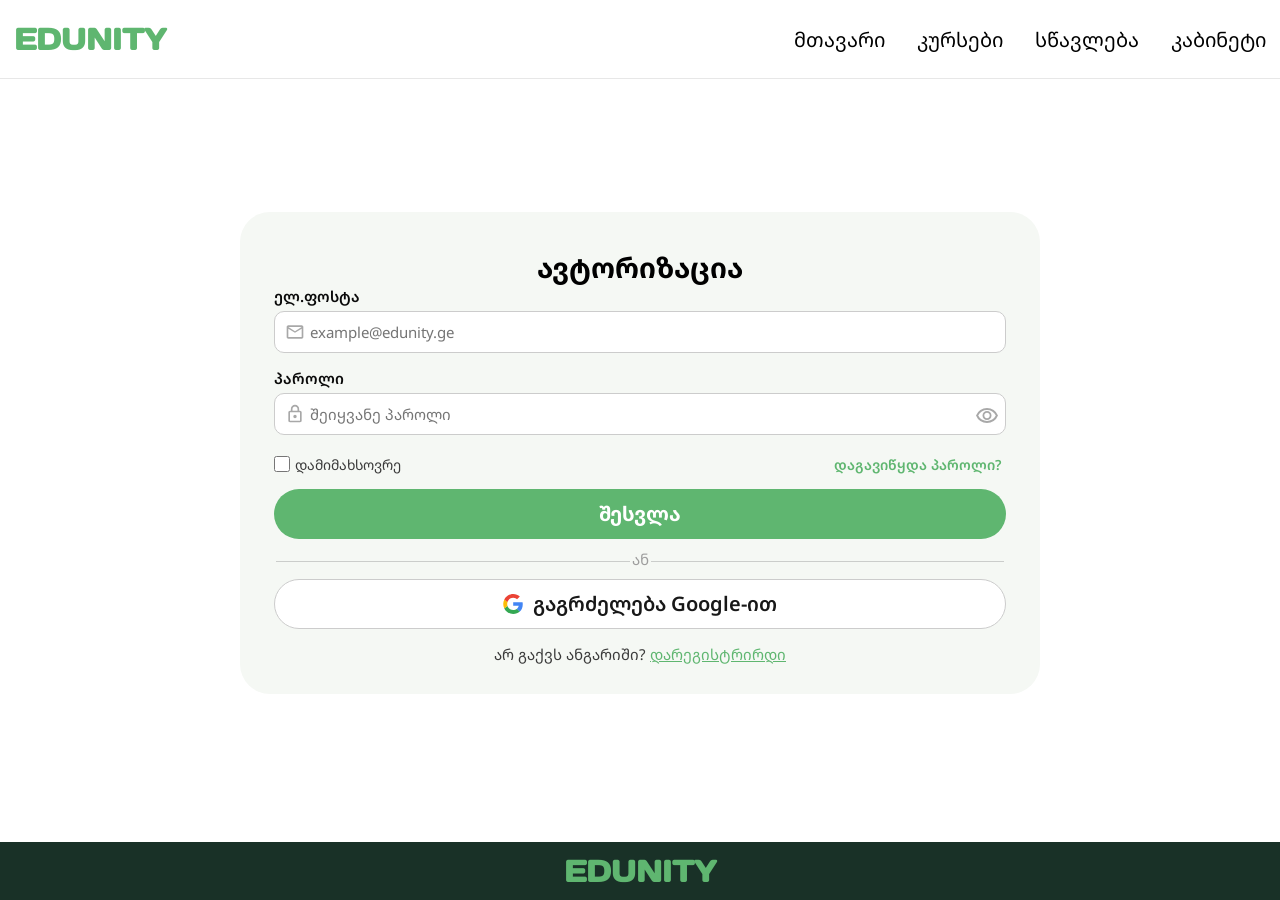
==== pages/login.html @ a947d6fc "Add files via upload" ====
<!DOCTYPE html>
<html lang="ka">
<head>
    <meta charset="UTF-8">
    <meta name="viewport" content="width=device-width, initial-scale=1.0">
    <title>შესვლა | EDUNITY</title>

    <link rel="stylesheet" href="/css/syle.css">
    <link rel="stylesheet" href="/css/autorizacia.css">

    <link rel="preconnect" href="https://fonts.googleapis.com">
    <link rel="preconnect" href="https://fonts.gstatic.com" crossorigin>
    <link href="https://fonts.googleapis.com/css2?family=Barlow&family=Bellefair&family=Days+One&family=Noto+Sans+Georgian:wght@100;400;700&display=swap" rel="stylesheet">
</head>

<body>
    <div class="overlay" id="overlay"></div>

    <header>
        <div class="header-container">
            <div class="logo-burger-container">
                <a href="/" class="logo">EDUNITY</a>
                <img src="/assets/icon-menu.svg" class="burger" id="burger-button">
            </div>

            <nav id="nav">
                <button class="close" id="close-button">
                    <img src="/assets/icon-close.svg" class="close-image">
                </button>

                <ul>
                    <li>მთავარი</li>
                    <li>კურსები</li>
                    <li>სწავლება</li>
                    <li>კაბინეტი</li>
                </ul>
            </nav>
        </div>
    </header>

    <div class="rest">
        <main class="avtorizacia-container">
            <div class="avtorizacia-card">

                <div class="avtorizacia-satauri">
                    <h1>ავტორიზაცია</h1>
                </div>

                <form class="avtorizacia-inputebi" id="login" novalidate>

                    <label class="avtorizaciis-veli">
                        <span class="velis-texti">ელ.ფოსტა</span>

                        <div class="velis-input">
                            <img src="/assets/mail.svg" alt="" class="avtorizacia-iconebi">

                            <input
                                type="email"
                                name="email"
                                id="meili"
                                placeholder="example@edunity.ge"
                                autocomplete="email"
                                required
                            >
                        </div>

                        <span class="avtorizacia-shecdoma" id="shecdomameilshi"></span>
                    </label>

                    <label class="avtorizaciis-veli">
                        <span class="velis-texti">პაროლი</span>

                        <div class="velis-input">
                            <img src="/assets/lock.svg" alt="" class="avtorizacia-iconebi">

                            <input
                                type="password"
                                name="password"
                                id="paroli"
                                placeholder="შეიყვანე პაროლი"
                                autocomplete="current-password"
                                required
                            >

                            <button type="button" class="avtorizacia-iconebi" id="parolisnaxva">
                                <img src="/assets/eye.svg" alt="" id="parolisnaxvaicon">
                            </button>
                        </div>

                        <span class="avtorizacia-shecdoma" id="shecdomaparolshi"></span>
                    </label>

                    <div class="avtorizacia-damimaxsovre">
                        <label class="checkbox">
                            <input type="checkbox">
                            დამიმახსოვრე
                        </label>

                        <a href="" class="avtorizacia-dagaviwyda">
                            დაგავიწყდა პაროლი?
                        </a>
                    </div>

                    <button type="submit" class="avtorizacia-dadastureba">
                        შესვლა
                    </button>

                    <div class="avtorizacia-an">
                        <span class="an-xazi"></span>
                        <span>ან</span>
                        <span class="an-xazi"></span>
                    </div>

                    <button type="button" class="avtorizacia-google">
                        <img src="/assets/google.svg" alt="">
                        გაგრძელება Google-ით
                    </button>

                </form>

                <p class="avtorizacia-footer">
                    არ გაქვს ანგარიში?
                    <a href="/pages/register.html" class="avtorizacia-registracia-shesvla">
                        დარეგისტრირდი
                    </a>
                </p>

            </div>
        </main>
    </div>

    <footer>
        <p>EDUNITY</p>
    </footer>

    <script src="/js/login.js"></script>
</body>
</html>
---- css/syle.css ----
* {
    padding: 0;
    margin: 0;
    box-sizing: border-box;
}
.days-one-regular {
  font-family: "Days One", sans-serif;
  font-weight: 400;
  font-style: normal;
}


.noto-sans-georgian-me{
  font-family: "Noto Sans Georgian", sans-serif;
  font-optical-sizing: auto;
  font-weight:100;
  font-style: normal;
  font-variation-settings: "width" 100;
}

header {
    padding: 20px 14px;
    border-bottom: 1px solid #00000018;
    position: relative;
    z-index: 200;
}
.logo-burger-container{
    display: flex;
    width: 100%;
    align-items: center;
    justify-content: space-between;

}
.header-container {
    display: flex;
    flex-direction: row;
    align-items: center;
    justify-content: space-between;
}
nav {
    position: absolute;
    top: 100%;
    left: 0;
    right: 0;
    width: 100%;
    height: auto;
    background: #ffffff;
    padding: 20px;
    border-top: 1px solid #00000018;
    display: none;
    z-index: 201;
    font-family: "Noto Sans Georgian";
}
button{
    background-color: #ffffff00;
    border: 0px;
    cursor: pointer;
}
nav.open {
    display: flex;
    flex-direction: column;
}
nav ul {
    margin-top: 0;
    display: flex;
    flex-direction: column;
    gap: 24px;
}

nav li {
    list-style: none;
    color: rgb(0, 0, 0);
    font-size: 20px;
    cursor: pointer;
    text-decoration: none;
}
nav li a{
    display: block;
    font-family: inherit;
    color: inherit;
    text-decoration: inherit;
    cursor: pointer;
}

.burger {
    width: 30px;
    height: auto;
    cursor: pointer;


}
.logo {
    text-decoration: none;
    color: #5FB670;
    font-size: 30px;
    font-weight: bold;
    font-family: "Days One";
    
}
.close {
    display: flex;
    justify-content: flex-end;
}
.overlay {
    display: none;
    position: fixed;
    top: 70px;
    left: 0;
    right: 0;
    bottom: 0;
    background: rgba(0, 0, 0, 0.5);
    z-index: 200;
}
.overlay.active {
    display: block;
}


.search-container {
    display: flex;
    flex-direction:column ;
    padding: 12px 14px;
    background: #ececec;
    margin: 12px 14px;
    border-radius: 10px;
}

.search-pirveli {
    display: flex;
    gap: 8px;
    align-items: center;
}
.srch-input {
    flex: 1;
    display: flex;
    align-items: center;
    background: #fff;
    border: 1px solid #ccc;
    border-radius: 6px;
    padding: 9px 12px;
    gap: 8px;
}
.srch-input input {
    border: none;
    font-size: 12px;
    color: #9e9e9e;
    width: 100%;
}


.filtri {
    width: 33px;
    height: 33px;
    background: #fff;
    border: 1px solid #ccc;
    border-radius: 6px;
    display: flex;
    align-items: center;
    justify-content: center;
    cursor: pointer;
    flex-shrink: 0;
}
.filter-picture{
    width: 70%;
    fill: #0e2a46;
}

.search-meore {
    display: flex;
    align-items: center;
    gap: 10px;
    margin-top: 10px;
}
.checkbox {
    display: flex;
    align-items: center;
    gap: 5px;
    font-size: 14px;
    cursor: pointer;
    color: #3a3a3a;
}

.checkbox input[type=checkbox] {
    width: 16px;
    height: 16px;

    accent-color: #5fb670;
    cursor: pointer;
}

.dzebna {
    margin-left: auto;
    background: #5fb670;
    color: #fff;
    border-radius: 4px;
    padding: 8px 18px;
    font-size: 14px;
    font-weight: 700;
    cursor: pointer;
}
.hero {
    margin: 0 14px 12px;
    border-radius: 16px;
    overflow: hidden;
    position: relative;
    height: 200px;
}
.hero-picture{
    width: 100%;
    height: 100%;

    object-fit: cover;
}

.hero-text{
    font-family: "Noto Sans Georgian";
    color: white;
    position: absolute;
    inset: 0;
    background-color: #0000002d;
    display: flex;
    flex-direction: column;
    justify-content: center;
    text-align: center;
    padding: 16px;
    gap: 6px;
}
.kategoriebi{
    display: flex;
    flex-direction: column;
    align-items: center;
    margin: 14px 14px;
    gap: 14px;
}
.kategoriebi p{
    font-family: "Noto Sans Georgian";
    font-weight: 500;
    font-size: 25px;
}
.cards{

    width: 80%;
    overflow: hidden;

}
.kategoriebi div{
    display: flex;
    flex-direction: row;
    width: 100%;
    align-items: center;
    gap: 2px;
}

.cards-container div{
    padding: 10px 20px;
    display: flex;
    gap: 10px;
    justify-content: center;
    align-items: center;
    border-radius: 12px;
    width: calc(50% - 1px);
    flex-shrink: 0;
    cursor: pointer;
}
.cards-container{
    display: flex;
    flex-direction: row;
    width: 100%;
    transition: transform 0.3s ease;
    gap: 2px;
    
}
.cards-container div  p{
    font-family: "Noto Sans Georgian";
    font-size: 10px;
}
.cards-container div div {
    width: 50px;
    height: 50px;
    border-radius: 100%;
}
.cards-container  div  img{
    width: 50px;
}
.card1{
    background-color: #EEFBF5;
}

.card2{
    background-color: #EAF6FF;
}
.card3{
    background-color: #FFDAF0;
}
.card4{
    background-color: #FFF3D9;
}
.card5{
    background-color: #DCF5FF;
}
.card6{
    background-color: #DFD4F4;
}


.arrow img{
    width: 20px;
    height: 20px;
    border-radius: 100%;
    display: flex;
    align-items: center;
    justify-content: center;
    cursor: pointer;
}


.kursebi{
    display: flex;
    flex-direction: column;
    justify-content: center;
    margin-bottom: 8px;
    gap: 14px;
    
}

.pop-kursebi{
    font-family: "Noto Sans Georgian";
    font-weight: 500;
    font-size: 25px;
    align-self: center;
}

.kursebi-scroll {
    overflow-x: auto;
    padding: 0 12px 12px;
    scrollbar-width: none;
}
.meti {
    display: flex;
    justify-content: center;
    align-items: center;
    background: #f5f8f4;
    border-radius: 16px;
}

.meti-btn {
    width: 200px;
    height: 50px;
    border: none;
    border-radius: 30px;
    background: #5fb670;
    color: #fff;
    font-size: 16px;
    font-weight: 700;
    cursor: pointer;
    font-family:"Noto Sans Georgian" ;
}

.kursebi-container {
    display: flex;
    gap: 14px;
    width: max-content;
    
    font-family: "Noto Sans Georgian";
}

.kursi-card {
    background: #f5f8f4;
    border-radius: 16px;
    width: 240px;
    flex-shrink: 0;
    overflow: hidden;
}

.kursi-picture {
    width: 100%;
    height: 140px;
    object-fit: cover;
}

.kursi-body {
    padding: 10px 12px 14px;
}

.reitingi {
    display: flex;
    align-items: center;
    justify-content: space-between;
    margin-bottom: 6px;
}

.shefaseba {
    display: flex;
    align-items: center;
}

.varskvlavebi {
    color: #fc6441;
    font-size: 11px;
}

.kursis-reitingi {
    font-size: 11px;
    color: #4d5756;
    margin-left: 4px;
}

.kursis-fasi {
    font-size: 12px;
    color: #5fb670;
    font-weight: 700;
}

.kursis-saxeli {
    font-size: 15px;
    font-weight: 700;
    color: #0e2a46;
    line-height: 1.35;
    margin-bottom: 8px;
}

.kursis-agwera {
    display: flex;
    justify-content: center;
    gap: 12px;
    background: #fff;
    border-radius: 6px;
    padding: 8px 10px;
    margin-bottom: 10px;
    font-size: 11px;
    color: #17254e;
}

.agwera-item {
    display: flex;
    align-items: center;
    gap: 4px;
}

.kursis-footer {
    display: flex;
    align-items: center;
    justify-content: space-between;
}

.avtori {
    display: flex;
    align-items: center;
    gap: 6px;
}

.avtori-avatar {
    width: 40px;
    height: 40px;
    border-radius: 50%;
    border: 1.5px solid #5fb670;
    object-fit: cover;
}

.avtoris-saxeli {
    font-size: 12px;
    color: #17254e;
    font-weight: 500;
}

.kursis-dawyeba {
    background: #5fb670;
    color: #fff;
    border: none;
    border-radius: 20px;
    padding: 7px 14px;
    font-size: 12px;
    font-family: inherit;
    font-weight: 600;
    cursor: pointer;
}










.leqtorebi {
    display: flex;
    flex-direction: column;
    gap: 10px;
    align-items: center;
    margin: 16px 14px;
    background: #f5f8f4;
    border-radius: 24px;
    padding: 20px 16px;
}



.aarchie-leqtori {
    font-family: "Noto Sans Georgian";
    font-size: 25px;
    font-weight: 500;
    color: #000000;
    line-height: 1.3;
    margin-bottom: 12px;
}

.ipove-kursi-button {
    display: inline-flex;
    align-items: center;
    padding-left: 10px;
    gap: 10px;
    background: #5fb670;
    color: #fff;
    border-radius: 30px;
    font-size: 15px;
    font-weight: 700;
    cursor: pointer;
    margin: 10px;
    font-family:"Noto Sans Georgian" ;
}

.ipove-kursi-arrow{
    width: 40px;
}

.leqtorebis-fotoebi {
    display: grid;
    grid-template-columns: 1fr 1fr;
    gap: 10px;
}

.leqtori-card {
    border-radius: 20px;
    overflow: hidden;
    border: 3px solid #5fb670;
    position: relative;
    aspect-ratio: 1 / 1.15;
    cursor: pointer;
}

.leqtori-card img {
    width: 100%;
    height: 100%;
    object-fit: cover;
}

.leqtoris-agwera {
    position: absolute;
    bottom: 0;
    left: 0;
    right: 0;
    background: #fff;
    padding: 8px 10px;
    text-align: center;
    border-radius: 0 0 17px 17px;
}

.leqtoris-saxeli {
    font-size: 13px;
    font-weight: 700;
    color: #0e2a46;
    line-height: 1.2;
}

.leqtoris-pozicia {
    font-size: 10px;
    color: #77d089;
    font-weight: 600;
    margin-top: 2px;
}

footer{
    padding: 10px;
    display: flex;
    flex-direction: column;
    background-color: #193127;

}
footer p{
    align-self: center;
    color: #5FB670;
    font-size: 30px;
    font-weight: bold;
    font-family: "Days One";
}



@media (min-width: 768px) {
    .ipove-kursi-button {
        font-family:"Noto Sans Georgian" ;
        border-radius: 60px;
        align-items: center;
        justify-content: center;
        font-size: 30px;
        
    }
    .ipove-kursi-arrow {
        width: 80px;
    }
    .rest {
        max-width: 900px;
        margin: 0 auto;
    }

    .burger { 
        display: none; 
    }
    .close { 
        display: none; 
    }
    .overlay { 
        display: none ;
    }
    nav {
        position: static;
        justify-content: end;

        padding: 0;
        display: flex;
        align-items: center;
        border: none;
    }

    nav ul {
        flex-direction: row;  
        
        gap: 32px;
        margin-top: 0;
        align-items: baseline;
        
    }

    .hero {
        height: 320px;
    }

    .hero-text h1 {
        font-size: 36px;
    }

    .cards-container div {
        width: calc(33.33% - 2px);
    }

    .kursebi-container {
        flex-wrap: wrap;
        width: 100%;
    }

    .kursi-card {
        width: calc(33.33% - 10px);
    }

    .leqtorebis-fotoebi {
        grid-template-columns: 1fr 1fr 1fr 1fr;
    }
}

@media (min-width: 1200px) {
    .rest{
        max-width: 1200px;
    }
    .leqtoris-saxeli {
        font-size: 20px;
    }

    .leqtoris-pozicia {
        font-size: 15px;
    }

    .avtoris-saxeli {
        font-size: 18px;
    }

    .kursis-saxeli {
        font-size: 18px;
    }

    .agwera-item {
        font-size: 15px;
    }

    .cards-container div p {
        font-size: 18px;
    }

    .srch-input input {
        font-size: 16px;
    }
    
    

    .checkbox {
        font-size: 20px;
    }

    .dzebna {
        font-size: 20px;
    }



}
---- css/autorizacia.css ----
.auth-wrap {
    display: flex;
    justify-content: center;
    padding: 20px 14px 40px;
}
html, body {
    height: 100%;
}
.rest{
    max-width: none;
    margin: 0;
}
body {
    display: flex;
    flex-direction: column;
    min-height: 100vh;
}
header, footer {
    flex-shrink: 0;
}

.rest {
    flex: 1;
    display: flex;
    flex-direction: column;
}

.avtorizacia-container {
    flex: 1;
    display: flex;
    align-items: center;
    justify-content: center;
}
.avtorizacia-card {
    width: 100%;
    max-width: 500px;
    background: #f5f8f4;
    border-radius: 30px;
    padding: 30px ;
    font-family: "Noto Sans Georgian";
}

.avtorizacia-satauri {
    text-align: center;
}
.avtorizacia-satauri h1 {
    font-size: 30px;
    font-weight: 700;
}

.avtorizacia-inputebi {
    display: flex;
    flex-direction: column;
    gap: 10px;
}
.avtorizaciis-veli {
    display: flex;
    flex-direction: column;
    gap: 5px;
}

.velis-texti {
    color: #0a0a0a;
    font-size: 15px;
    font-weight: 600;
}

.velis-input {
    display: flex;
    align-items: center;
    gap: 5px;
    background: #fff;
    border: 1px solid #ccc;
    border-radius: 10px;
    padding: 10px;
}
.avtorizacia-iconebi {
    width: 20px;
    height: 20px;
    /*ეს ფერის შეცვლა ჩემით არ დამიწერია*/
    filter: invert(24%) sepia(0%) saturate(0%) hue-rotate(0deg) brightness(97%) contrast(88%);
}

.velis-input input {
    border: none;
    font-size: 15px;
    color: #2e2e2e;
    flex: 1;
    font-family: inherit;
}




.avtorizacia-shecdoma {
    color: #fc4f35;
    font-size: 11px;
}
.avtorizacia-damimaxsovre {
    display: flex;
    flex-direction: row;
    align-items: center;
    justify-content: space-between;
}

.avtorizacia-damimaxsovre .checkbox {
    color: #3a3a3a;
    font-size: 14px;
}

.avtorizacia-dagaviwyda {
    color: #5fb670; 

    font-size: 14px;
    font-weight: 600;
    text-decoration: none;
    margin: 5px;
}

.avtorizacia-dadastureba {
    width: 100%;
    height: 50px;
    border-radius: 30px;
    background: #5fb670;
    color: #fff;

    font-size: 20px;
    font-weight: 700;
    font-family: "Noto Sans Georgian";
    cursor: pointer;
}


.avtorizacia-an {
    display: flex;
    align-items: center;
    text-align: center;

    color: #9e9e9e;

    font-size: 15px;
}

.an-xazi{
    width: 100%;
    border-bottom: 1px solid #9e9e9e7c;
    padding-top: 5px;
    
    margin: 2px;
}


.avtorizacia-google {
    width: 100%;
    height: 50px;
    border: 1px solid #ccc;
    border-radius: 30px;
    background: #fff;
    color: #181818;

    font-size: 20px;
    font-weight: 600;
    font-family: inherit;

    display: flex;
    align-items: center;
    justify-content: center;
    gap: 10px; 
    cursor: pointer; 
}

.avtorizacia-google img {
    width: 20px;
    height: 20px;
}

.avtorizacia-footer {
    text-align: center;
    font-size: 15px;

    color: #3b3b3b;
    margin-top: 15px;
}

.avtorizacia-registracia-shesvla {
    color: #5fb670;
}

@media (min-width: 768px) {
    .avtorizacia-container {
        padding: 48px 14px 64px;
        width: 100%;
    }

    .avtorizacia-card{
        width: 100%;
        max-width: 600px;
        padding: 36px 34px 30px;
        
    }

    .avtorizacia-satauri h1 {
        font-size: 28px;
    }
}

@media (min-width: 1200px) {
    .avtorizacia-card {
        max-width: 800px;
    }

    
}
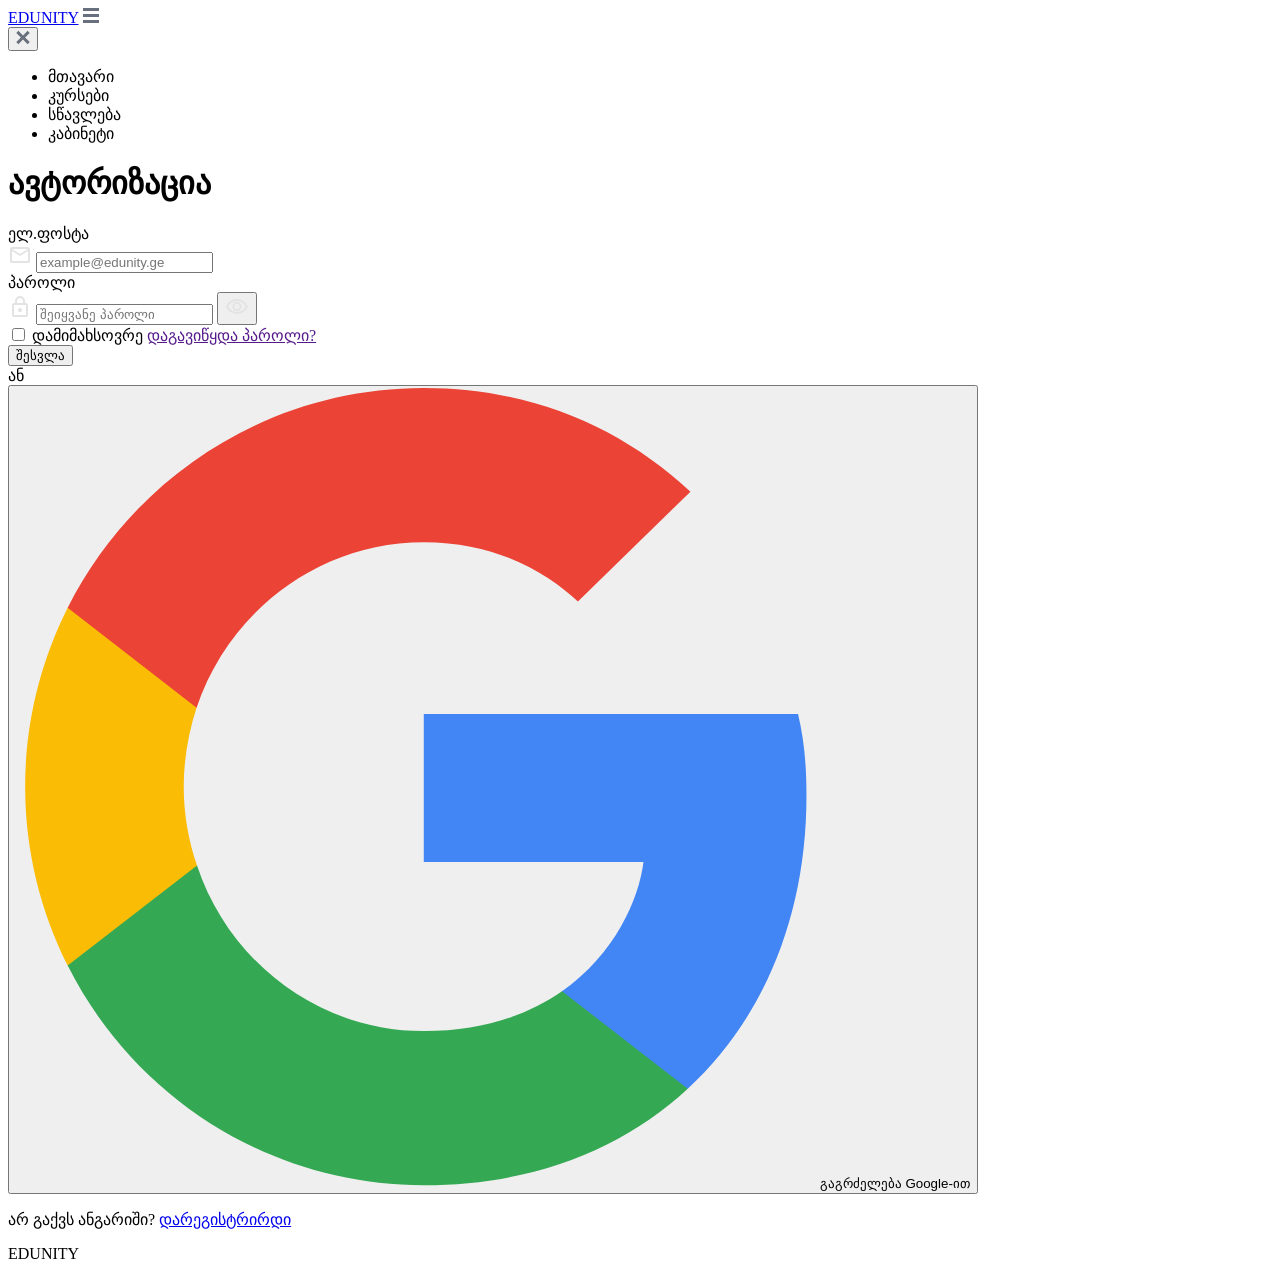
==== commit a78fa98c: "Add files via upload" ====
--- a/pages/login.html
+++ b/pages/login.html
@@ -5,8 +5,8 @@
     <meta name="viewport" content="width=device-width, initial-scale=1.0">
     <title>შესვლა | EDUNITY</title>
 
-    <link rel="stylesheet" href="/css/syle.css">
-    <link rel="stylesheet" href="/css/autorizacia.css">
+    <link rel="stylesheet" href="css/syle.css">
+    <link rel="stylesheet" href="css/autorizacia.css">
 
     <link rel="preconnect" href="https://fonts.googleapis.com">
     <link rel="preconnect" href="https://fonts.gstatic.com" crossorigin>
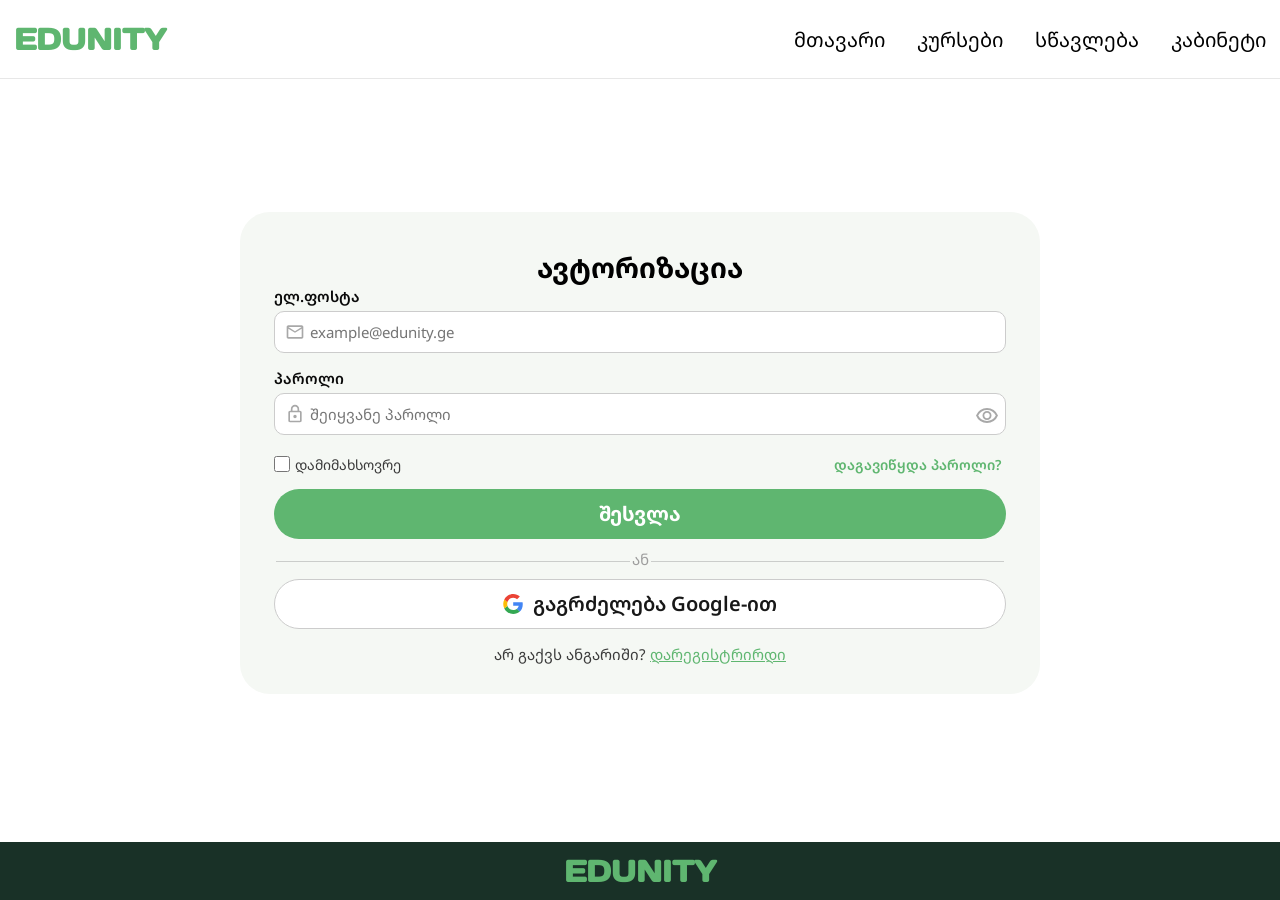
==== commit 5df1c2e0: "Add files via upload" ====
--- a/pages/login.html
+++ b/pages/login.html
@@ -5,8 +5,8 @@
     <meta name="viewport" content="width=device-width, initial-scale=1.0">
     <title>შესვლა | EDUNITY</title>
 
-    <link rel="stylesheet" href="css/syle.css">
-    <link rel="stylesheet" href="css/autorizacia.css">
+    <link rel="stylesheet" href="../css/syle.css">
+    <link rel="stylesheet" href="../css/autorizacia.css">
 
     <link rel="preconnect" href="https://fonts.googleapis.com">
     <link rel="preconnect" href="https://fonts.gstatic.com" crossorigin>
@@ -19,13 +19,13 @@
     <header>
         <div class="header-container">
             <div class="logo-burger-container">
-                <a href="/" class="logo">EDUNITY</a>
-                <img src="/assets/icon-menu.svg" class="burger" id="burger-button">
+                <a href="../index.html" class="logo">EDUNITY</a>
+                <img src="../assets/icon-menu.svg" class="burger" id="burger-button">
             </div>
 
             <nav id="nav">
                 <button class="close" id="close-button">
-                    <img src="/assets/icon-close.svg" class="close-image">
+                    <img src="../assets/icon-close.svg" class="close-image">
                 </button>
 
                 <ul>
@@ -52,7 +52,7 @@
                         <span class="velis-texti">ელ.ფოსტა</span>
 
                         <div class="velis-input">
-                            <img src="/assets/mail.svg" alt="" class="avtorizacia-iconebi">
+                            <img src="../assets/mail.svg" alt="" class="avtorizacia-iconebi">
 
                             <input
                                 type="email"
@@ -71,7 +71,7 @@
                         <span class="velis-texti">პაროლი</span>
 
                         <div class="velis-input">
-                            <img src="/assets/lock.svg" alt="" class="avtorizacia-iconebi">
+                            <img src="../assets/lock.svg" alt="" class="avtorizacia-iconebi">
 
                             <input
                                 type="password"
@@ -83,7 +83,7 @@
                             >
 
                             <button type="button" class="avtorizacia-iconebi" id="parolisnaxva">
-                                <img src="/assets/eye.svg" alt="" id="parolisnaxvaicon">
+                                <img src="../assets/eye.svg" alt="" id="parolisnaxvaicon">
                             </button>
                         </div>
 
@@ -112,7 +112,7 @@
                     </div>
 
                     <button type="button" class="avtorizacia-google">
-                        <img src="/assets/google.svg" alt="">
+                        <img src="../assets/google.svg" alt="">
                         გაგრძელება Google-ით
                     </button>
 
@@ -120,7 +120,7 @@
 
                 <p class="avtorizacia-footer">
                     არ გაქვს ანგარიში?
-                    <a href="/pages/register.html" class="avtorizacia-registracia-shesvla">
+                    <a href="./register.html" class="avtorizacia-registracia-shesvla">
                         დარეგისტრირდი
                     </a>
                 </p>
@@ -133,6 +133,6 @@
         <p>EDUNITY</p>
     </footer>
 
-    <script src="/js/login.js"></script>
+    <script src="../js/login.js"></script>
 </body>
 </html>
--- a/css/syle.css
+++ b/css/syle.css
@@ -0,0 +1,706 @@
+* {
+    padding: 0;
+    margin: 0;
+    box-sizing: border-box;
+}
+.days-one-regular {
+  font-family: "Days One", sans-serif;
+  font-weight: 400;
+  font-style: normal;
+}
+
+
+.noto-sans-georgian-me{
+  font-family: "Noto Sans Georgian", sans-serif;
+  font-optical-sizing: auto;
+  font-weight:100;
+  font-style: normal;
+  font-variation-settings: "width" 100;
+}
+
+header {
+    padding: 20px 14px;
+    border-bottom: 1px solid #00000018;
+    position: relative;
+    z-index: 200;
+}
+.logo-burger-container{
+    display: flex;
+    width: 100%;
+    align-items: center;
+    justify-content: space-between;
+
+}
+.header-container {
+    display: flex;
+    flex-direction: row;
+    align-items: center;
+    justify-content: space-between;
+}
+nav {
+    position: absolute;
+    top: 100%;
+    left: 0;
+    right: 0;
+    width: 100%;
+    height: auto;
+    background: #ffffff;
+    padding: 20px;
+    border-top: 1px solid #00000018;
+    display: none;
+    z-index: 201;
+    font-family: "Noto Sans Georgian";
+}
+button{
+    background-color: #ffffff00;
+    border: 0px;
+    cursor: pointer;
+}
+nav.open {
+    display: flex;
+    flex-direction: column;
+}
+nav ul {
+    margin-top: 0;
+    display: flex;
+    flex-direction: column;
+    gap: 24px;
+}
+
+nav li {
+    list-style: none;
+    color: rgb(0, 0, 0);
+    font-size: 20px;
+    cursor: pointer;
+    text-decoration: none;
+}
+nav li a{
+    display: block;
+    font-family: inherit;
+    color: inherit;
+    text-decoration: inherit;
+    cursor: pointer;
+}
+
+.burger {
+    width: 30px;
+    height: auto;
+    cursor: pointer;
+
+
+}
+.logo {
+    text-decoration: none;
+    color: #5FB670;
+    font-size: 30px;
+    font-weight: bold;
+    font-family: "Days One";
+    
+}
+.close {
+    display: flex;
+    justify-content: flex-end;
+}
+.overlay {
+    display: none;
+    position: fixed;
+    top: 70px;
+    left: 0;
+    right: 0;
+    bottom: 0;
+    background: rgba(0, 0, 0, 0.5);
+    z-index: 200;
+}
+.overlay.active {
+    display: block;
+}
+
+
+.search-container {
+    display: flex;
+    flex-direction:column ;
+    padding: 12px 14px;
+    background: #ececec;
+    margin: 12px 14px;
+    border-radius: 10px;
+}
+
+.search-pirveli {
+    display: flex;
+    gap: 8px;
+    align-items: center;
+}
+.srch-input {
+    flex: 1;
+    display: flex;
+    align-items: center;
+    background: #fff;
+    border: 1px solid #ccc;
+    border-radius: 6px;
+    padding: 9px 12px;
+    gap: 8px;
+}
+.srch-input input {
+    border: none;
+    font-size: 12px;
+    color: #9e9e9e;
+    width: 100%;
+}
+
+
+.filtri {
+    width: 33px;
+    height: 33px;
+    background: #fff;
+    border: 1px solid #ccc;
+    border-radius: 6px;
+    display: flex;
+    align-items: center;
+    justify-content: center;
+    cursor: pointer;
+    flex-shrink: 0;
+}
+.filter-picture{
+    width: 70%;
+    fill: #0e2a46;
+}
+
+.search-meore {
+    display: flex;
+    align-items: center;
+    gap: 10px;
+    margin-top: 10px;
+}
+.checkbox {
+    display: flex;
+    align-items: center;
+    gap: 5px;
+    font-size: 14px;
+    cursor: pointer;
+    color: #3a3a3a;
+}
+
+.checkbox input[type=checkbox] {
+    width: 16px;
+    height: 16px;
+
+    accent-color: #5fb670;
+    cursor: pointer;
+}
+
+.dzebna {
+    margin-left: auto;
+    background: #5fb670;
+    color: #fff;
+    border-radius: 4px;
+    padding: 8px 18px;
+    font-size: 14px;
+    font-weight: 700;
+    cursor: pointer;
+}
+.hero {
+    margin: 0 14px 12px;
+    border-radius: 16px;
+    overflow: hidden;
+    position: relative;
+    height: 200px;
+}
+.hero-picture{
+    width: 100%;
+    height: 100%;
+
+    object-fit: cover;
+}
+
+.hero-text{
+    font-family: "Noto Sans Georgian";
+    color: white;
+    position: absolute;
+    inset: 0;
+    background-color: #0000002d;
+    display: flex;
+    flex-direction: column;
+    justify-content: center;
+    text-align: center;
+    padding: 16px;
+    gap: 6px;
+}
+.kategoriebi{
+    display: flex;
+    flex-direction: column;
+    align-items: center;
+    margin: 14px 14px;
+    gap: 14px;
+}
+.kategoriebi p{
+    font-family: "Noto Sans Georgian";
+    font-weight: 500;
+    font-size: 25px;
+}
+.cards{
+
+    width: 80%;
+    overflow: hidden;
+
+}
+.kategoriebi div{
+    display: flex;
+    flex-direction: row;
+    width: 100%;
+    align-items: center;
+    gap: 2px;
+}
+
+.cards-container div{
+    padding: 10px 20px;
+    display: flex;
+    gap: 10px;
+    justify-content: center;
+    align-items: center;
+    border-radius: 12px;
+    width: calc(50% - 1px);
+    flex-shrink: 0;
+    cursor: pointer;
+}
+.cards-container{
+    display: flex;
+    flex-direction: row;
+    width: 100%;
+    transition: transform 0.3s ease;
+    gap: 2px;
+    
+}
+.cards-container div  p{
+    font-family: "Noto Sans Georgian";
+    font-size: 10px;
+}
+.cards-container div div {
+    width: 50px;
+    height: 50px;
+    border-radius: 100%;
+}
+.cards-container  div  img{
+    width: 50px;
+}
+.card1{
+    background-color: #EEFBF5;
+}
+
+.card2{
+    background-color: #EAF6FF;
+}
+.card3{
+    background-color: #FFDAF0;
+}
+.card4{
+    background-color: #FFF3D9;
+}
+.card5{
+    background-color: #DCF5FF;
+}
+.card6{
+    background-color: #DFD4F4;
+}
+
+
+.arrow img{
+    width: 20px;
+    height: 20px;
+    border-radius: 100%;
+    display: flex;
+    align-items: center;
+    justify-content: center;
+    cursor: pointer;
+}
+
+
+.kursebi{
+    display: flex;
+    flex-direction: column;
+    justify-content: center;
+    margin-bottom: 8px;
+    gap: 14px;
+    
+}
+
+.pop-kursebi{
+    font-family: "Noto Sans Georgian";
+    font-weight: 500;
+    font-size: 25px;
+    align-self: center;
+}
+
+.kursebi-scroll {
+    overflow-x: auto;
+    padding: 0 12px 12px;
+    scrollbar-width: none;
+}
+.meti {
+    display: flex;
+    justify-content: center;
+    align-items: center;
+    background: #f5f8f4;
+    border-radius: 16px;
+}
+
+.meti-btn {
+    width: 200px;
+    height: 50px;
+    border: none;
+    border-radius: 30px;
+    background: #5fb670;
+    color: #fff;
+    font-size: 16px;
+    font-weight: 700;
+    cursor: pointer;
+    font-family:"Noto Sans Georgian" ;
+}
+
+.kursebi-container {
+    display: flex;
+    gap: 14px;
+    width: max-content;
+    
+    font-family: "Noto Sans Georgian";
+}
+
+.kursi-card {
+    background: #f5f8f4;
+    border-radius: 16px;
+    width: 240px;
+    flex-shrink: 0;
+    overflow: hidden;
+}
+
+.kursi-picture {
+    width: 100%;
+    height: 140px;
+    object-fit: cover;
+}
+
+.kursi-body {
+    padding: 10px 12px 14px;
+}
+
+.reitingi {
+    display: flex;
+    align-items: center;
+    justify-content: space-between;
+    margin-bottom: 6px;
+}
+
+.shefaseba {
+    display: flex;
+    align-items: center;
+}
+
+.varskvlavebi {
+    color: #fc6441;
+    font-size: 11px;
+}
+
+.kursis-reitingi {
+    font-size: 11px;
+    color: #4d5756;
+    margin-left: 4px;
+}
+
+.kursis-fasi {
+    font-size: 12px;
+    color: #5fb670;
+    font-weight: 700;
+}
+
+.kursis-saxeli {
+    font-size: 15px;
+    font-weight: 700;
+    color: #0e2a46;
+    line-height: 1.35;
+    margin-bottom: 8px;
+}
+
+.kursis-agwera {
+    display: flex;
+    justify-content: center;
+    gap: 12px;
+    background: #fff;
+    border-radius: 6px;
+    padding: 8px 10px;
+    margin-bottom: 10px;
+    font-size: 11px;
+    color: #17254e;
+}
+
+.agwera-item {
+    display: flex;
+    align-items: center;
+    gap: 4px;
+}
+
+.kursis-footer {
+    display: flex;
+    align-items: center;
+    justify-content: space-between;
+}
+
+.avtori {
+    display: flex;
+    align-items: center;
+    gap: 6px;
+}
+
+.avtori-avatar {
+    width: 40px;
+    height: 40px;
+    border-radius: 50%;
+    border: 1.5px solid #5fb670;
+    object-fit: cover;
+}
+
+.avtoris-saxeli {
+    font-size: 12px;
+    color: #17254e;
+    font-weight: 500;
+}
+
+.kursis-dawyeba {
+    background: #5fb670;
+    color: #fff;
+    border: none;
+    border-radius: 20px;
+    padding: 7px 14px;
+    font-size: 12px;
+    font-family: inherit;
+    font-weight: 600;
+    cursor: pointer;
+}
+
+
+
+
+
+
+
+
+
+
+.leqtorebi {
+    display: flex;
+    flex-direction: column;
+    gap: 10px;
+    align-items: center;
+    margin: 16px 14px;
+    background: #f5f8f4;
+    border-radius: 24px;
+    padding: 20px 16px;
+}
+
+
+
+.aarchie-leqtori {
+    font-family: "Noto Sans Georgian";
+    font-size: 25px;
+    font-weight: 500;
+    color: #000000;
+    line-height: 1.3;
+    margin-bottom: 12px;
+}
+
+.ipove-kursi-button {
+    display: inline-flex;
+    align-items: center;
+    padding-left: 10px;
+    gap: 10px;
+    background: #5fb670;
+    color: #fff;
+    border-radius: 30px;
+    font-size: 15px;
+    font-weight: 700;
+    cursor: pointer;
+    margin: 10px;
+    font-family:"Noto Sans Georgian" ;
+}
+
+.ipove-kursi-arrow{
+    width: 40px;
+}
+
+.leqtorebis-fotoebi {
+    display: grid;
+    grid-template-columns: 1fr 1fr;
+    gap: 10px;
+}
+
+.leqtori-card {
+    border-radius: 20px;
+    overflow: hidden;
+    border: 3px solid #5fb670;
+    position: relative;
+    aspect-ratio: 1 / 1.15;
+    cursor: pointer;
+}
+
+.leqtori-card img {
+    width: 100%;
+    height: 100%;
+    object-fit: cover;
+}
+
+.leqtoris-agwera {
+    position: absolute;
+    bottom: 0;
+    left: 0;
+    right: 0;
+    background: #fff;
+    padding: 8px 10px;
+    text-align: center;
+    border-radius: 0 0 17px 17px;
+}
+
+.leqtoris-saxeli {
+    font-size: 13px;
+    font-weight: 700;
+    color: #0e2a46;
+    line-height: 1.2;
+}
+
+.leqtoris-pozicia {
+    font-size: 10px;
+    color: #77d089;
+    font-weight: 600;
+    margin-top: 2px;
+}
+
+footer{
+    padding: 10px;
+    display: flex;
+    flex-direction: column;
+    background-color: #193127;
+
+}
+footer p{
+    align-self: center;
+    color: #5FB670;
+    font-size: 30px;
+    font-weight: bold;
+    font-family: "Days One";
+}
+
+
+
+@media (min-width: 768px) {
+    .ipove-kursi-button {
+        font-family:"Noto Sans Georgian" ;
+        border-radius: 60px;
+        align-items: center;
+        justify-content: center;
+        font-size: 30px;
+        
+    }
+    .ipove-kursi-arrow {
+        width: 80px;
+    }
+    .rest {
+        max-width: 900px;
+        margin: 0 auto;
+    }
+
+    .burger { 
+        display: none; 
+    }
+    .close { 
+        display: none; 
+    }
+    .overlay { 
+        display: none ;
+    }
+    nav {
+        position: static;
+        justify-content: end;
+
+        padding: 0;
+        display: flex;
+        align-items: center;
+        border: none;
+    }
+
+    nav ul {
+        flex-direction: row;  
+        
+        gap: 32px;
+        margin-top: 0;
+        align-items: baseline;
+        
+    }
+
+    .hero {
+        height: 320px;
+    }
+
+    .hero-text h1 {
+        font-size: 36px;
+    }
+
+    .cards-container div {
+        width: calc(33.33% - 2px);
+    }
+
+    .kursebi-container {
+        flex-wrap: wrap;
+        width: 100%;
+    }
+
+    .kursi-card {
+        width: calc(33.33% - 10px);
+    }
+
+    .leqtorebis-fotoebi {
+        grid-template-columns: 1fr 1fr 1fr 1fr;
+    }
+}
+
+@media (min-width: 1200px) {
+    .rest{
+        max-width: 1200px;
+    }
+    .leqtoris-saxeli {
+        font-size: 20px;
+    }
+
+    .leqtoris-pozicia {
+        font-size: 15px;
+    }
+
+    .avtoris-saxeli {
+        font-size: 18px;
+    }
+
+    .kursis-saxeli {
+        font-size: 18px;
+    }
+
+    .agwera-item {
+        font-size: 15px;
+    }
+
+    .cards-container div p {
+        font-size: 18px;
+    }
+
+    .srch-input input {
+        font-size: 16px;
+    }
+    
+    
+
+    .checkbox {
+        font-size: 20px;
+    }
+
+    .dzebna {
+        font-size: 20px;
+    }
+
+
+
+}
--- a/css/autorizacia.css
+++ b/css/autorizacia.css
@@ -0,0 +1,213 @@
+.auth-wrap {
+    display: flex;
+    justify-content: center;
+    padding: 20px 14px 40px;
+}
+html, body {
+    height: 100%;
+}
+.rest{
+    max-width: none;
+    margin: 0;
+}
+body {
+    display: flex;
+    flex-direction: column;
+    min-height: 100vh;
+}
+header, footer {
+    flex-shrink: 0;
+}
+
+.rest {
+    flex: 1;
+    display: flex;
+    flex-direction: column;
+}
+
+.avtorizacia-container {
+    flex: 1;
+    display: flex;
+    align-items: center;
+    justify-content: center;
+}
+.avtorizacia-card {
+    width: 100%;
+    max-width: 500px;
+    background: #f5f8f4;
+    border-radius: 30px;
+    padding: 30px ;
+    font-family: "Noto Sans Georgian";
+}
+
+.avtorizacia-satauri {
+    text-align: center;
+}
+.avtorizacia-satauri h1 {
+    font-size: 30px;
+    font-weight: 700;
+}
+
+.avtorizacia-inputebi {
+    display: flex;
+    flex-direction: column;
+    gap: 10px;
+}
+.avtorizaciis-veli {
+    display: flex;
+    flex-direction: column;
+    gap: 5px;
+}
+
+.velis-texti {
+    color: #0a0a0a;
+    font-size: 15px;
+    font-weight: 600;
+}
+
+.velis-input {
+    display: flex;
+    align-items: center;
+    gap: 5px;
+    background: #fff;
+    border: 1px solid #ccc;
+    border-radius: 10px;
+    padding: 10px;
+}
+.avtorizacia-iconebi {
+    width: 20px;
+    height: 20px;
+    /*ეს ფერის შეცვლა ჩემით არ დამიწერია*/
+    filter: invert(24%) sepia(0%) saturate(0%) hue-rotate(0deg) brightness(97%) contrast(88%);
+}
+
+.velis-input input {
+    border: none;
+    font-size: 15px;
+    color: #2e2e2e;
+    flex: 1;
+    font-family: inherit;
+}
+
+
+
+
+.avtorizacia-shecdoma {
+    color: #fc4f35;
+    font-size: 11px;
+}
+.avtorizacia-damimaxsovre {
+    display: flex;
+    flex-direction: row;
+    align-items: center;
+    justify-content: space-between;
+}
+
+.avtorizacia-damimaxsovre .checkbox {
+    color: #3a3a3a;
+    font-size: 14px;
+}
+
+.avtorizacia-dagaviwyda {
+    color: #5fb670; 
+
+    font-size: 14px;
+    font-weight: 600;
+    text-decoration: none;
+    margin: 5px;
+}
+
+.avtorizacia-dadastureba {
+    width: 100%;
+    height: 50px;
+    border-radius: 30px;
+    background: #5fb670;
+    color: #fff;
+
+    font-size: 20px;
+    font-weight: 700;
+    font-family: "Noto Sans Georgian";
+    cursor: pointer;
+}
+
+
+.avtorizacia-an {
+    display: flex;
+    align-items: center;
+    text-align: center;
+
+    color: #9e9e9e;
+
+    font-size: 15px;
+}
+
+.an-xazi{
+    width: 100%;
+    border-bottom: 1px solid #9e9e9e7c;
+    padding-top: 5px;
+    
+    margin: 2px;
+}
+
+
+.avtorizacia-google {
+    width: 100%;
+    height: 50px;
+    border: 1px solid #ccc;
+    border-radius: 30px;
+    background: #fff;
+    color: #181818;
+
+    font-size: 20px;
+    font-weight: 600;
+    font-family: inherit;
+
+    display: flex;
+    align-items: center;
+    justify-content: center;
+    gap: 10px; 
+    cursor: pointer; 
+}
+
+.avtorizacia-google img {
+    width: 20px;
+    height: 20px;
+}
+
+.avtorizacia-footer {
+    text-align: center;
+    font-size: 15px;
+
+    color: #3b3b3b;
+    margin-top: 15px;
+}
+
+.avtorizacia-registracia-shesvla {
+    color: #5fb670;
+}
+
+@media (min-width: 768px) {
+    .avtorizacia-container {
+        padding: 48px 14px 64px;
+        width: 100%;
+    }
+
+    .avtorizacia-card{
+        width: 100%;
+        max-width: 600px;
+        padding: 36px 34px 30px;
+        
+    }
+
+    .avtorizacia-satauri h1 {
+        font-size: 28px;
+    }
+}
+
+@media (min-width: 1200px) {
+    .avtorizacia-card {
+        max-width: 800px;
+    }
+
+    
+}
